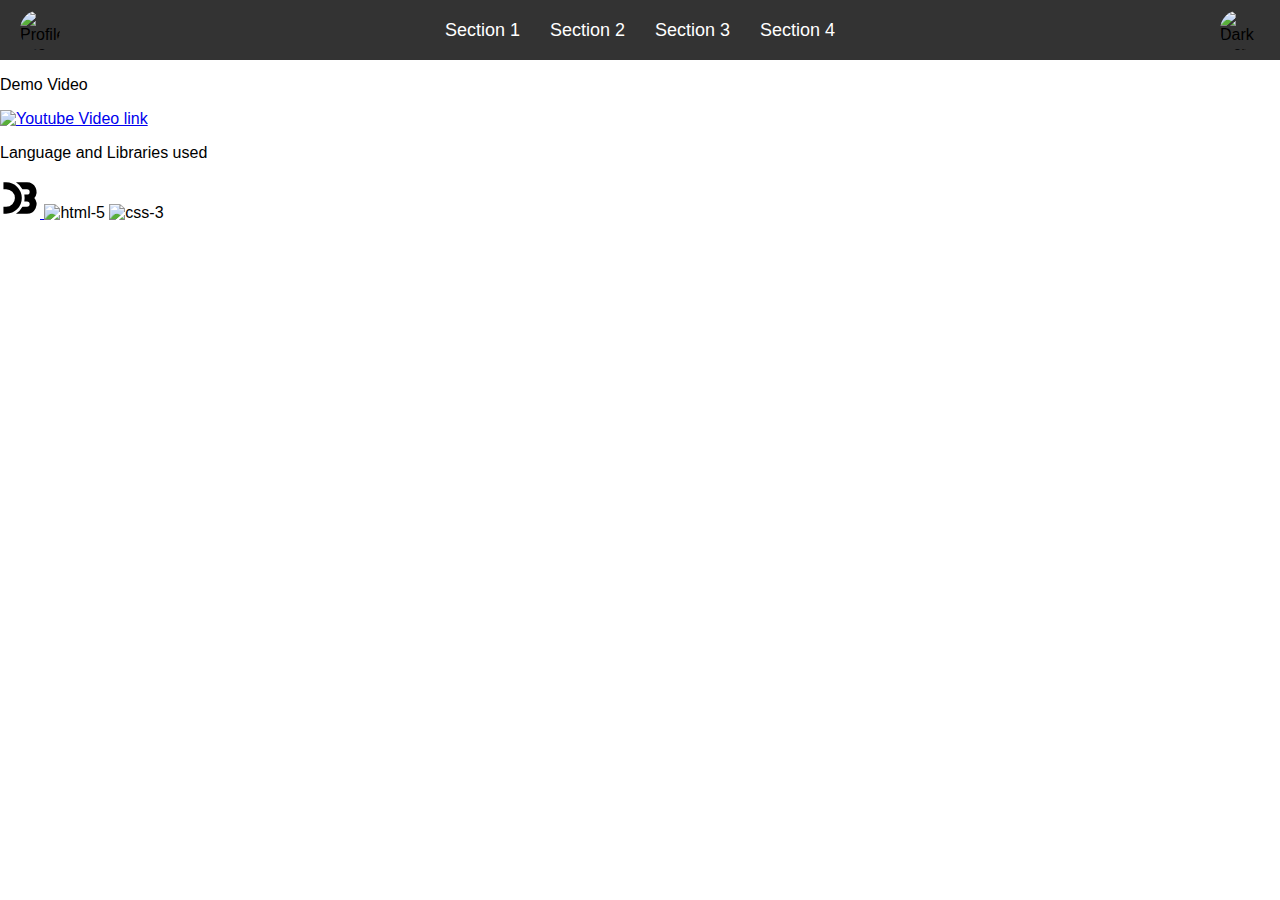
==== cab_project.html @ c411762d "structure without intro" ====
<!DOCTYPE html>
<html lang="en">

<head>
    <meta charset="UTF-8">
    <meta name="viewport" content="width=device-width, initial-scale=1.0">
    <title>Profile Navigation Bar</title>
    <style>
        body {
            margin: 0;
            padding: 0;
            font-family: Arial, sans-serif;
        }

        .navbar {
            display: flex;
            justify-content: space-between;
            align-items: center;
            background-color: #333;
            padding: 10px 20px;
        }

        .navbar img {
            height: 40px;
            width: 40px;
            border-radius: 50%;
        }

        .navbar a {
            color: white;
            text-decoration: none;
            margin: 0 15px;
            font-size: 18px;
        }

        .navbar-center {
            display: flex;
            justify-content: center;
            flex-grow: 1;
        }
    </style>
</head>

<body>
    <div class="navbar">
        <img src="profile-image.jpg" alt="Profile Image" class="profile-image">
        <div class="navbar-center">
            <a href="#section1">Section 1</a>
            <a href="#section2">Section 2</a>
            <a href="#section3">Section 3</a>
            <a href="#section4">Section 4</a>
        </div>
        <img src="dark-icon.png" alt="Dark Icon" class="dark-icon">
    </div>

    <p id="lang-text">Demo Video</p>
    <a href="https://youtu.be/ns7qlgG7kOY ">
        <img src="https://upload.wikimedia.org/wikipedia/commons/b/b8/YouTube_Logo_2017.svg" alt="Youtube Video link"
            srcset="" height="20" width="80">
    </a>
    <p id="lang-text">Language and Libraries used</p>
    <div id="lang-logo">
        <a href="https://d3js.org/">
            <svg version="1.1" xmlns="http://www.w3.org/2000/svg" width="40" height="40" viewBox="-10 -10 116 111">
                <path fill="black"
                    d="M0,0h7.75a45.5,45.5 0 1 1 0,91h-7.75v-20h7.75a25.5,25.5 0 1 0 0,-51h-7.75zm36.2510,0h32a27.75,27.75 0 0 1 21.331,45.5a27.75,27.75 0 0 1 -21.331,45.5h-32a53.6895,53.6895 0 0 0 18.7464,-20h13.2526a7.75,7.75 0 1 0 0,-15.5h-7.75a53.6895,53.6895 0 0 0 0,-20h7.75a7.75,7.75 0 1 0 0,-15.5h-13.2526a53.6895,53.6895 0 0 0 -18.7464,-20z" />
            </svg>
        </a>
        <img src="https://upload.wikimedia.org/wikipedia/commons/6/61/HTML5_logo_and_wordmark.svg" alt="html-5"
            srcset="" height="40" width="40" />
        <img src="https://upload.wikimedia.org/wikipedia/commons/6/62/CSS3_logo.svg" alt="css-3" srcset="" height="35"
            width="40" />


</body>

</html>
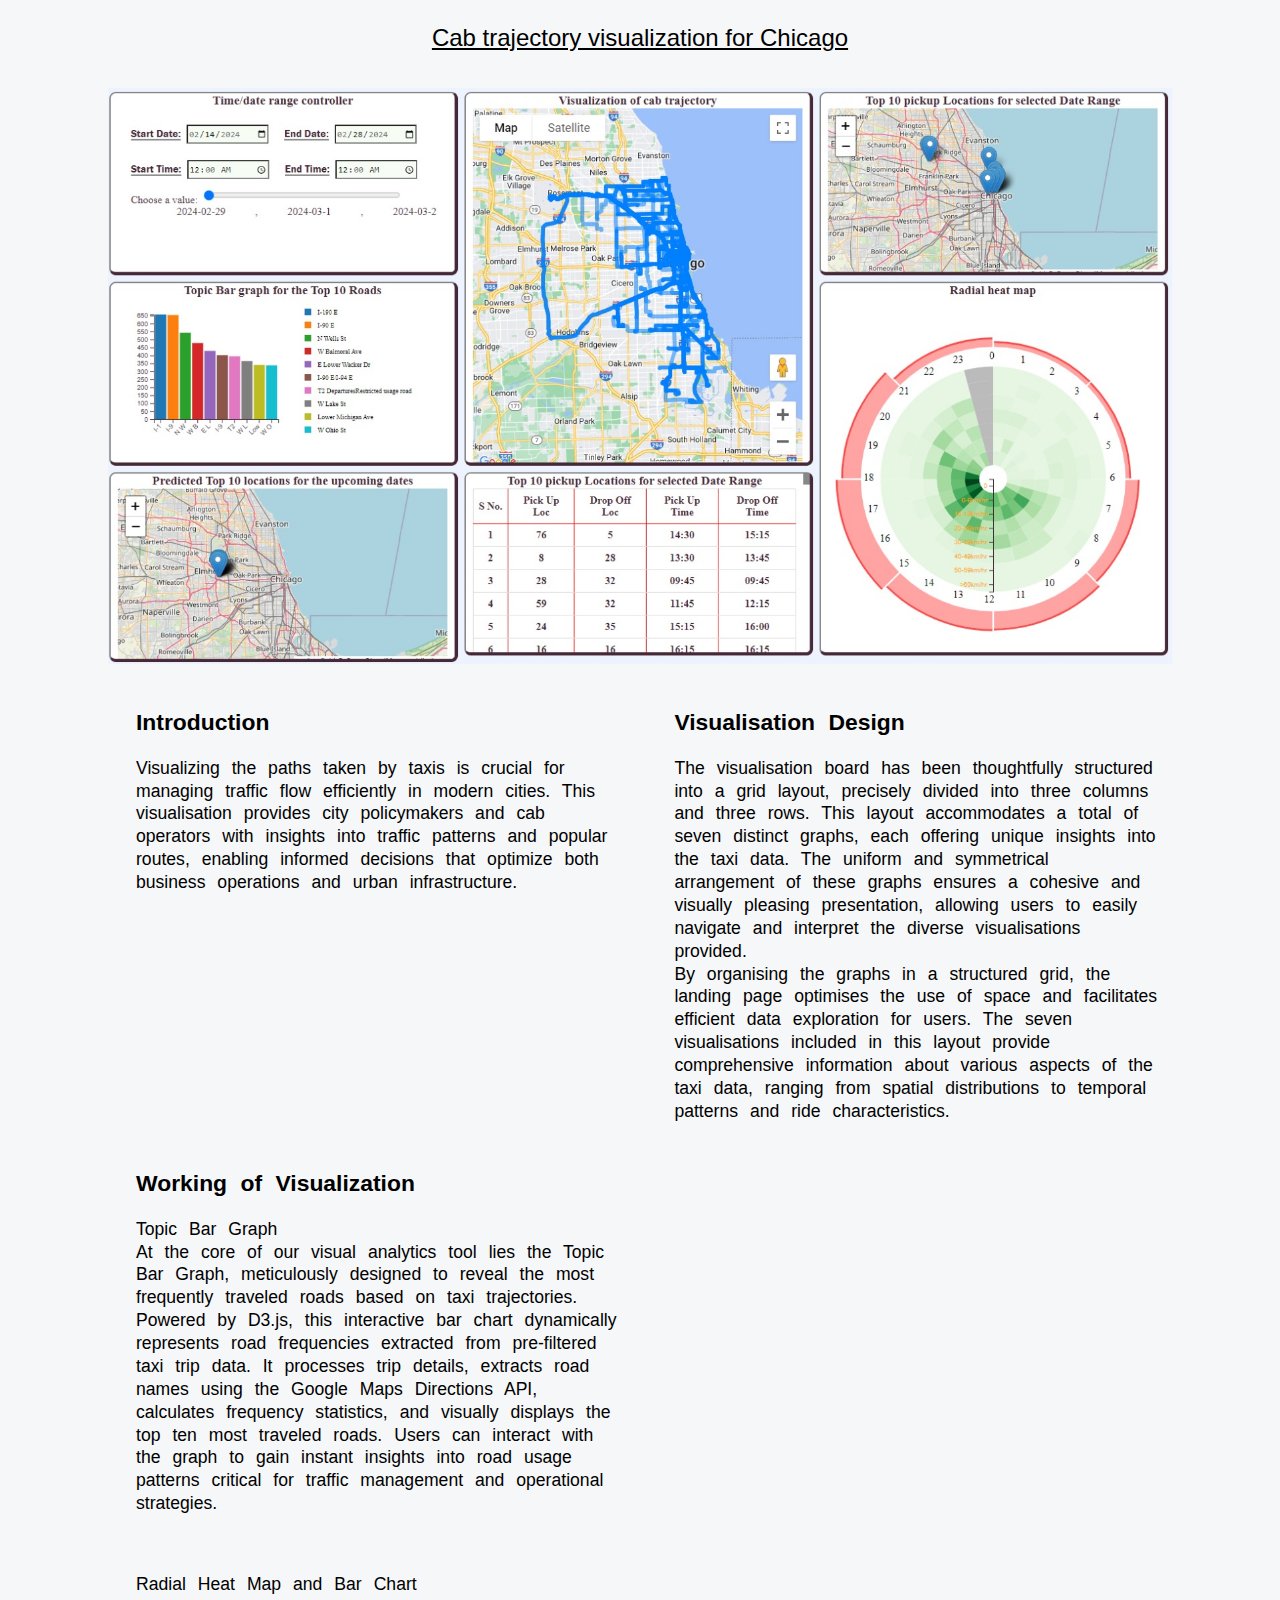
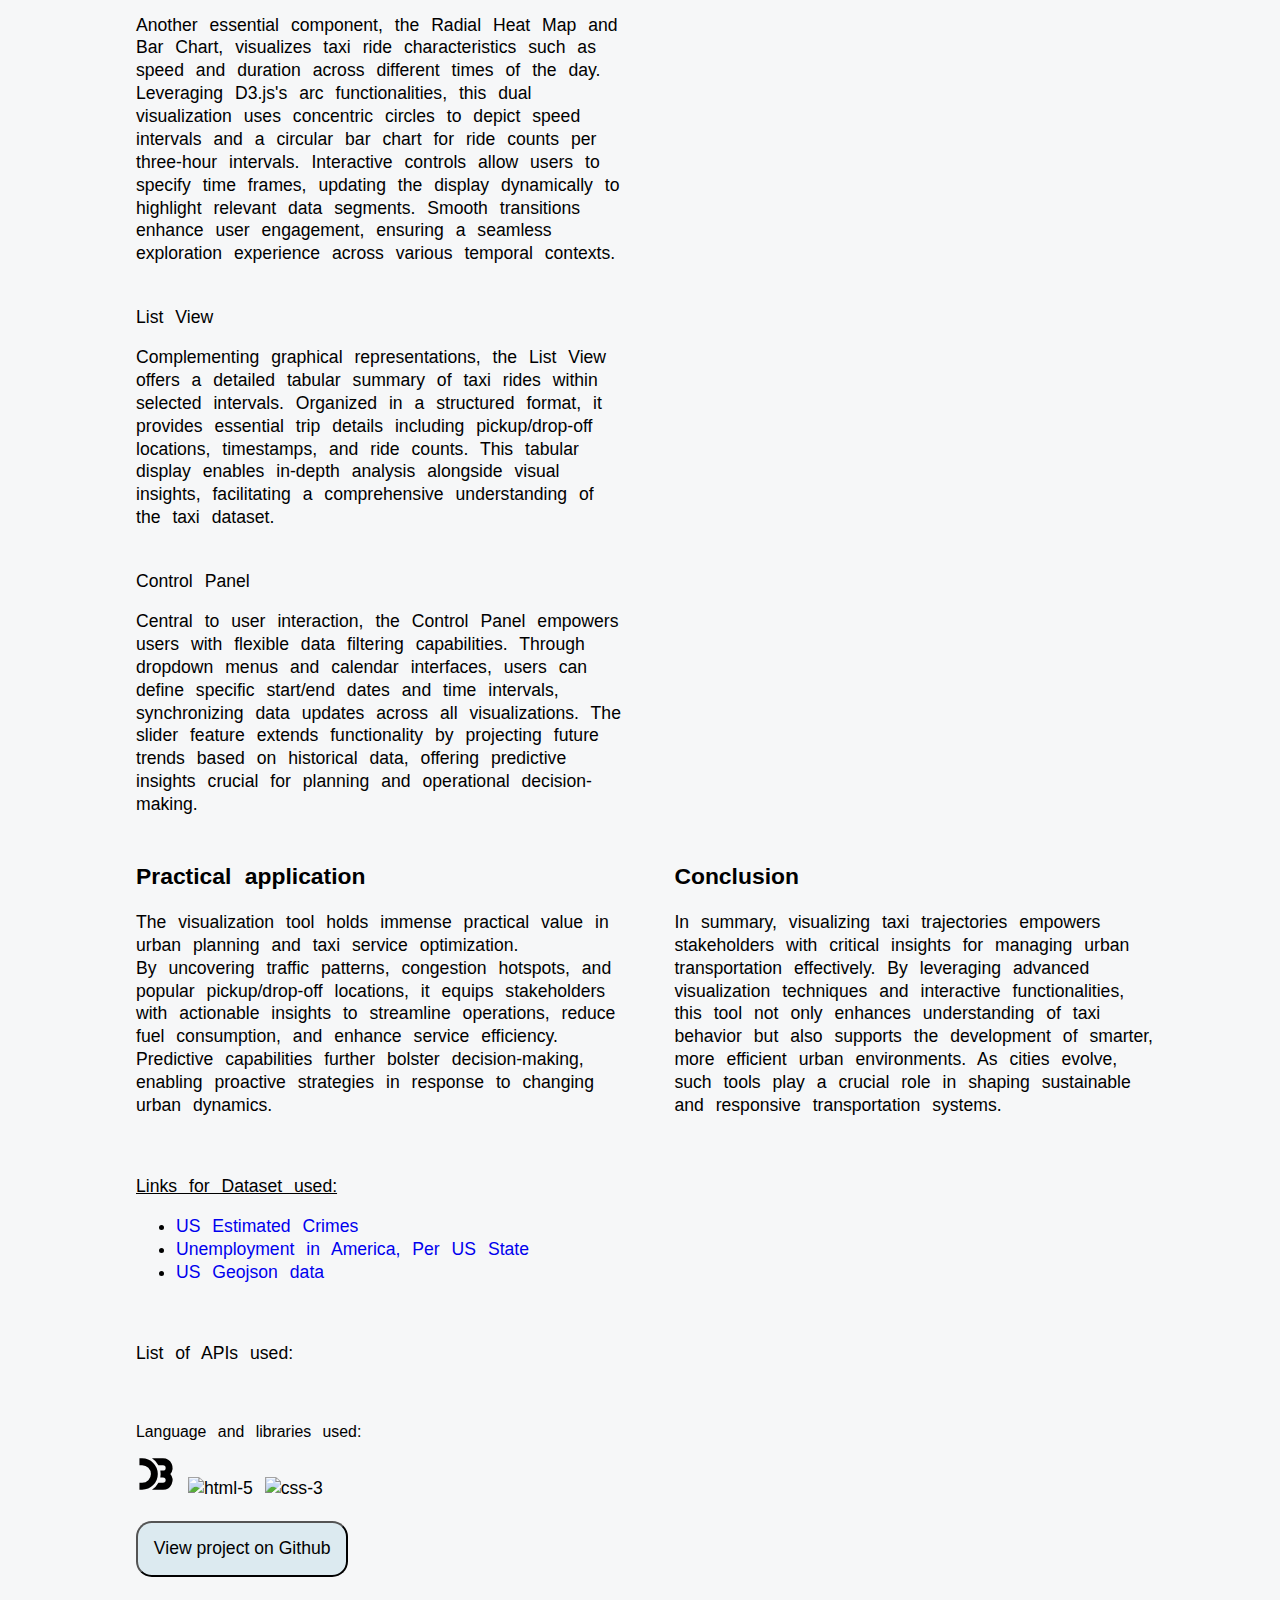
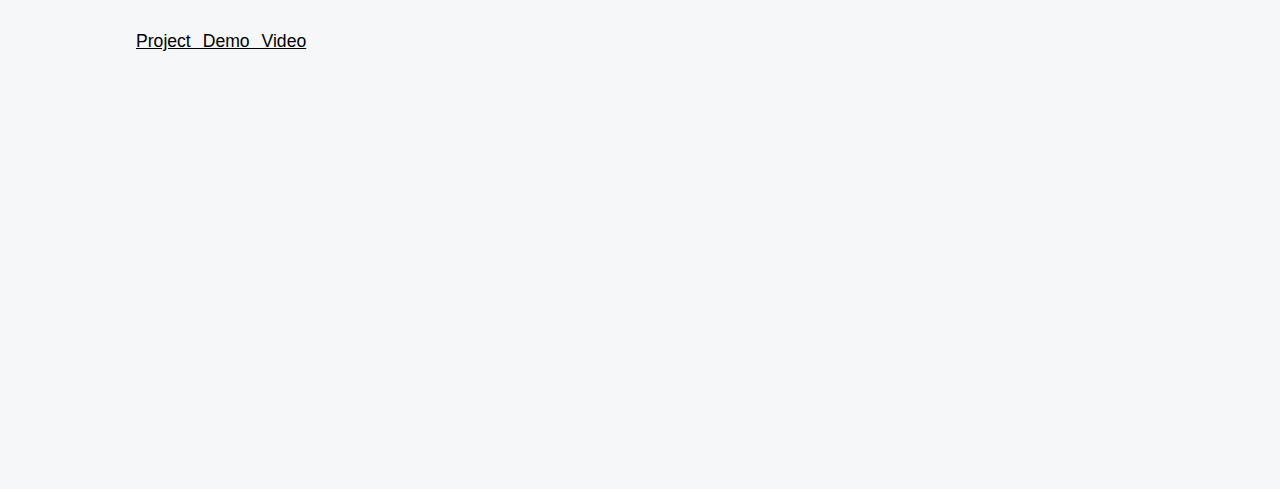
==== commit a8a1349d: "cab trajectory project structure" ====
--- a/cab_project.html
+++ b/cab_project.html
@@ -1,77 +1,215 @@
 <!DOCTYPE html>
-<html lang="en">
+<html>
+<!-- things to work on or improve 
+ 1. add individual graph images next to vis design div
+ 2. add background image or pattern to the whole page-->
 
 <head>
-    <meta charset="UTF-8">
-    <meta name="viewport" content="width=device-width, initial-scale=1.0">
-    <title>Profile Navigation Bar</title>
-    <style>
-        body {
-            margin: 0;
-            padding: 0;
-            font-family: Arial, sans-serif;
-        }
-
-        .navbar {
-            display: flex;
-            justify-content: space-between;
-            align-items: center;
-            background-color: #333;
-            padding: 10px 20px;
-        }
-
-        .navbar img {
-            height: 40px;
-            width: 40px;
-            border-radius: 50%;
-        }
-
-        .navbar a {
-            color: white;
-            text-decoration: none;
-            margin: 0 15px;
-            font-size: 18px;
-        }
-
-        .navbar-center {
-            display: flex;
-            justify-content: center;
-            flex-grow: 1;
-        }
-    </style>
+    <meta charset="utf-8">
+    <title>Cab trajectory visualisation | SR</title>
+    <meta name="description" content="">
+    <meta name="viewport" content="width=device-width, initial-scale=1">
+    <link rel="stylesheet" href="cab_trajectory.css">
+    <script src="" async defer></script>
+    <!-- google font -->
+    <link rel="preconnect" href="https://fonts.googleapis.com">
+    <link rel="preconnect" href="https://fonts.gstatic.com" crossorigin>
+    <link href="https://fonts.googleapis.com/css2?family=Mukta:wght@200;300;400;500;600;700;800&display=swap"
+        rel="stylesheet">
+    <!-- <link rel="stylesheet" href="https://cdn.jsdelivr.net/npm/bootstrap@5.2.0/dist/css/bootstrap.min.css" /> -->
 </head>
 
 <body>
-    <div class="navbar">
-        <img src="profile-image.jpg" alt="Profile Image" class="profile-image">
-        <div class="navbar-center">
-            <a href="#section1">Section 1</a>
-            <a href="#section2">Section 2</a>
-            <a href="#section3">Section 3</a>
-            <a href="#section4">Section 4</a>
+    <div id="header">
+        <div id="head_img">
+            <h2 id="head_text">Cab trajectory visualization for Chicago</h2>
+            <!-- <img src="/images/unempl_image_header.jpg" alt="" class="p_img_header"> -->
+            <div class="img1"><img src="/images/proj_image.jpg" alt="" class="p_img_header"></div>
+            <div class="proj_text">
+                <!-- start of intro section -->
+                <div class="two_col_lay">
+                    <div>
+                        <p class="subtitle">Introduction</p>
+                        <p>Visualizing the paths taken by taxis is crucial for managing traffic flow efficiently in
+                            modern cities. This visualisation
+                            provides city policymakers and cab operators with insights into traffic patterns and popular
+                            routes, enabling informed
+                            decisions that optimize both business operations and urban infrastructure.</p>
+                    </div>
+
+                    <div>
+                        <p class="subtitle">Visualisation Design</p>
+                        <p>The visualisation board has been thoughtfully structured into a grid layout, precisely
+                            divided into three columns and
+                            three rows. This layout accommodates a total of seven distinct graphs, each offering unique
+                            insights into the taxi data.
+                            The uniform and symmetrical arrangement of these graphs ensures a cohesive and visually
+                            pleasing presentation, allowing
+                            users to easily navigate and interpret the diverse visualisations provided. <br>
+                            By organising
+                            the graphs in a structured
+                            grid, the landing page optimises the use of space and facilitates efficient data exploration
+                            for users. The seven
+                            visualisations included in this layout provide comprehensive information about various
+                            aspects of the taxi data, ranging
+                            from spatial distributions to temporal patterns and ride characteristics.</p>
+                    </div>
+                    <div>
+                        <p class="subtitle">Working of Visualization</p>
+                        <p>Topic Bar Graph<br>
+                            At the core of our visual analytics tool lies the Topic Bar Graph, meticulously designed to
+                            reveal the most frequently
+                            traveled roads based on taxi trajectories. Powered by D3.js, this interactive bar chart
+                            dynamically represents road
+                            frequencies extracted from pre-filtered taxi trip data. It processes trip details, extracts
+                            road names using the Google
+                            Maps Directions API, calculates frequency statistics, and visually displays the top ten most
+                            traveled roads. Users can
+                            interact with the graph to gain instant insights into road usage patterns critical for
+                            traffic management and
+                            operational strategies.
+                        </p>
+                        <br>
+                        <p>Radial Heat Map and Bar Chart </p>
+                        <p>Another essential component, the Radial Heat Map and Bar Chart, visualizes taxi ride
+                            characteristics such as speed and
+                            duration across different times of the day. Leveraging D3.js's arc functionalities, this
+                            dual visualization uses
+                            concentric circles to depict speed intervals and a circular bar chart for ride counts per
+                            three-hour intervals.
+                            Interactive controls allow users to specify time frames, updating the display dynamically to
+                            highlight relevant data
+                            segments. Smooth transitions enhance user engagement, ensuring a seamless exploration
+                            experience across various temporal
+                            contexts.
+                        </p>
+                        <br>
+                        List View
+                        <p>
+                            Complementing graphical representations, the List View offers a detailed tabular summary of
+                            taxi rides within selected
+                            intervals. Organized in a structured format, it provides essential trip details including
+                            pickup/drop-off locations,
+                            timestamps, and ride counts. This tabular display enables in-depth analysis alongside visual
+                            insights, facilitating a
+                            comprehensive understanding of the taxi dataset.
+                        </p>
+                        <br>
+                        Control Panel
+                        <p>
+                            Central to user interaction, the Control Panel empowers users with flexible data
+                            filtering
+                            capabilities. Through
+                            dropdown menus and calendar interfaces, users can define specific start/end dates and time
+                            intervals, synchronizing data
+                            updates across all visualizations. The slider feature extends functionality by projecting
+                            future trends based on
+                            historical data, offering predictive insights crucial for planning and operational
+                            decision-making.
+                        </p>
+                    </div>
+                    <div class="images of graph">
+                        <!-- to add individual images of the graphs -->
+
+                    </div>
+                    <div>
+                        <p class="subtitle">Practical application</p>
+                        <p>The visualization tool holds immense practical value in urban planning and taxi service
+                            optimization. <br>
+                            By uncovering
+                            traffic patterns, congestion hotspots, and popular pickup/drop-off locations, it equips
+                            stakeholders with actionable
+                            insights to streamline operations, reduce fuel consumption, and enhance service efficiency.
+                            <br>
+                            Predictive capabilities
+                            further bolster decision-making, enabling proactive strategies in response to changing urban
+                            dynamics.
+                        </p>
+                    </div>
+
+                    <div>
+                        <p class="subtitle">Conclusion</p>
+                        <p>In summary, visualizing taxi trajectories empowers stakeholders with critical insights for
+                            managing urban transportation
+                            effectively. By leveraging advanced visualization techniques and interactive
+                            functionalities, this tool not only
+                            enhances understanding of taxi behavior but also supports the development of smarter, more
+                            efficient urban environments.
+                            As cities evolve, such tools play a crucial role in shaping sustainable and responsive
+                            transportation systems.
+                        </p>
+
+                    </div>
+                </div>
+
+                <br>
+
+                <!-- end of Introduction section -->
+
+                <p style="text-decoration: underline;">Links for Dataset used:</p>
+                <ul>
+                    <li>
+                        <a href="https://www.kaggle.com/datasets/tunguz/us-estimated-crimes" class="links">US Estimated
+                            Crimes</a>
+                    </li>
+                    <li>
+                        <a href="https://www.kaggle.com/datasets/justin2028/unemployment-in-america-per-us-state"
+                            class="links">Unemployment
+                            in America, Per US State</a>
+                    </li>
+                    <li>
+                        <a href="https://www2.census.gov/geo/tiger/GENZ2014/shp/" class="links">US Geojson data</a>
+                    </li>
+                </ul>
+                <br>
+                <div id="api">
+                    <p>List of APIs used:</p>
+                </div>
+                <br>
+                <p style="font-size: 0.9em; margin-bottom: .6em;">Language and libraries used:</p>
+
+                <a href="https://d3js.org/">
+                    <svg version="1.1" xmlns="http://www.w3.org/2000/svg" width="40" height="40"
+                        viewBox="-10 -10 116 111">
+                        <path fill="black"
+                            d="M0,0h7.75a45.5,45.5 0 1 1 0,91h-7.75v-20h7.75a25.5,25.5 0 1 0 0,-51h-7.75zm36.2510,0h32a27.75,27.75 0 0 1 21.331,45.5a27.75,27.75 0 0 1 -21.331,45.5h-32a53.6895,53.6895 0 0 0 18.7464,-20h13.2526a7.75,7.75 0 1 0 0,-15.5h-7.75a53.6895,53.6895 0 0 0 0,-20h7.75a7.75,7.75 0 1 0 0,-15.5h-13.2526a53.6895,53.6895 0 0 0 -18.7464,-20z" />
+                    </svg>
+                </a>
+                <img src="https://upload.wikimedia.org/wikipedia/commons/6/61/HTML5_logo_and_wordmark.svg" alt="html-5"
+                    srcset="" height="40" width="40" />
+                <img src="https://upload.wikimedia.org/wikipedia/commons/6/62/CSS3_logo.svg" alt="css-3" srcset=""
+                    height="35" width="40" />
+
+                <div id="proj_links">
+                    <!-- include final vis interaction gif and github link-->
+                    <button type="button" class="">
+                        <a href="https://github.com/asu-cse578-s2024/Aditya-Dhruv-Omkar-Satya-Shreyansh"
+                            style="text-decoration: none; color: black;">View project on
+                            Github</a>
+                    </button>
+                    <br>
+                    <p style="text-decoration: underline; ">Project Demo Video</p>
+                    <iframe src="https://www.youtube.com/embed/ns7qlgG7kOY"
+                        title="Visual analytics of taxi trajectory data via topical sub-trajectories" frameborder="0"
+                        allow="accelerometer; autoplay; clipboard-write; encrypted-media; gyroscope; picture-in-picture; web-share"
+                        referrerpolicy="strict-origin-when-cross-origin"
+                        style="margin-bottom: 1em;width: 40vw; height: 40vh;" allowfullscreen></iframe>
+                </div>
+            </div>
+
+
+
         </div>
-        <img src="dark-icon.png" alt="Dark Icon" class="dark-icon">
+
+
     </div>
 
-    <p id="lang-text">Demo Video</p>
-    <a href="https://youtu.be/ns7qlgG7kOY ">
-        <img src="https://upload.wikimedia.org/wikipedia/commons/b/b8/YouTube_Logo_2017.svg" alt="Youtube Video link"
-            srcset="" height="20" width="80">
-    </a>
-    <p id="lang-text">Language and Libraries used</p>
-    <div id="lang-logo">
-        <a href="https://d3js.org/">
-            <svg version="1.1" xmlns="http://www.w3.org/2000/svg" width="40" height="40" viewBox="-10 -10 116 111">
-                <path fill="black"
-                    d="M0,0h7.75a45.5,45.5 0 1 1 0,91h-7.75v-20h7.75a25.5,25.5 0 1 0 0,-51h-7.75zm36.2510,0h32a27.75,27.75 0 0 1 21.331,45.5a27.75,27.75 0 0 1 -21.331,45.5h-32a53.6895,53.6895 0 0 0 18.7464,-20h13.2526a7.75,7.75 0 1 0 0,-15.5h-7.75a53.6895,53.6895 0 0 0 0,-20h7.75a7.75,7.75 0 1 0 0,-15.5h-13.2526a53.6895,53.6895 0 0 0 -18.7464,-20z" />
-            </svg>
-        </a>
-        <img src="https://upload.wikimedia.org/wikipedia/commons/6/61/HTML5_logo_and_wordmark.svg" alt="html-5"
-            srcset="" height="40" width="40" />
-        <img src="https://upload.wikimedia.org/wikipedia/commons/6/62/CSS3_logo.svg" alt="css-3" srcset="" height="35"
-            width="40" />
-
-
 </body>
 
-</html>+</html>
+
+
+<!-- <iframe style="border-radius:12px"
+    src="https://open.spotify.com/embed/track/3BUKPSbAh41Sl9jOl5mLMm?utm_source=generator&theme=0" width="40%"
+    height="300px" frameBorder="0" allowfullscreen=""
+    allow="autoplay; clipboard-write; encrypted-media; fullscreen; picture-in-picture" loading="lazy"></iframe> -->--- a/cab_trajectory.css
+++ b/cab_trajectory.css
@@ -0,0 +1,119 @@
+html {
+    background-color: rgb(246, 247, 248);
+    /* padding-left: 1em;
+    padding-right: 1em; */
+    /* background-image: url(/images/background_pattern.jpg); */
+    /* opacity: 0.1; */
+}
+
+#header {
+    /* background-color: black; */
+    /* background-image: url('/images/unempl_image_header.jpg');
+    background-repeat: no-repeat    ;
+    /* opacity: 0.5; */
+    /* height: 43em;
+    width: auto; */
+    /* background-blend-mode: lighten;
+    background-size: cover;  */
+    /* height: 100vh;
+    margin-bottom: 2em;
+    margin-top: 2em; */
+    /* background-image: url(/images/background_pattern.jpg);
+        opacity: 0.1; */
+}
+
+#head_text {
+    text-align: center;
+    font-family: 'Arial';
+    font-size: 1.5em;
+    font-weight: normal;
+    margin-bottom: -1em;
+    /* color: white; */
+    text-decoration: underline;
+    margin-top: 1em;
+    padding-bottom: 1.5em;
+}
+
+
+.p_img_header {
+    width: 80;
+    scale: 0.8;
+    height: 80vh;
+    margin: -3em;
+    /* margin-left: 15vw; */
+   
+}
+
+.img1{
+    display: grid;
+    place-items: center;
+}
+
+.proj_text {
+    font-family: 'Arial';
+    /* font-family: "Mukta", sans-serif; */
+    /* width: 60vw; */
+    text-align: left;
+    margin-left: 10vw;
+    font-size: 1.1em;
+    word-spacing: 0.4em;
+    margin-bottom: 2em;
+    line-height: 1.3em;
+}
+
+.links {
+    text-decoration: none;
+    /* color: black; */
+}
+
+a {
+    text-decoration: none;
+}
+
+button {
+    background-color: rgb(220, 234, 240);
+    color: black;
+    font-size: 1em;
+    padding: .9em;
+    margin-top: 1.2em;
+    align-items: center;
+    border-radius: .9em;
+    margin-bottom: 2em;
+    transition: .3s;
+    /* margin-left: 1em; */
+}
+
+button:hover {
+    background-color: rgb(154, 207, 230);
+    color: black;
+    font-size: 1em;
+    padding: .9em;
+    margin-top: 1.2em;
+    align-items: center;
+    transition: .3s;
+    border-radius: 3em;
+    margin-bottom: 2em;
+
+}
+
+.two_col_lay{
+    display: grid;
+    grid-template-columns: 1fr 1fr;
+    grid-gap: .5em 3em;
+    width: 80vw;
+}
+
+@media (max-width: 768px){
+    .two_col_lay{
+        grid-template-columns: 1fr;
+    }
+
+    .img1{
+        scale: .6;
+    }
+}
+
+.subtitle{
+    font-weight: bold;
+    font-size: 1.3em;
+}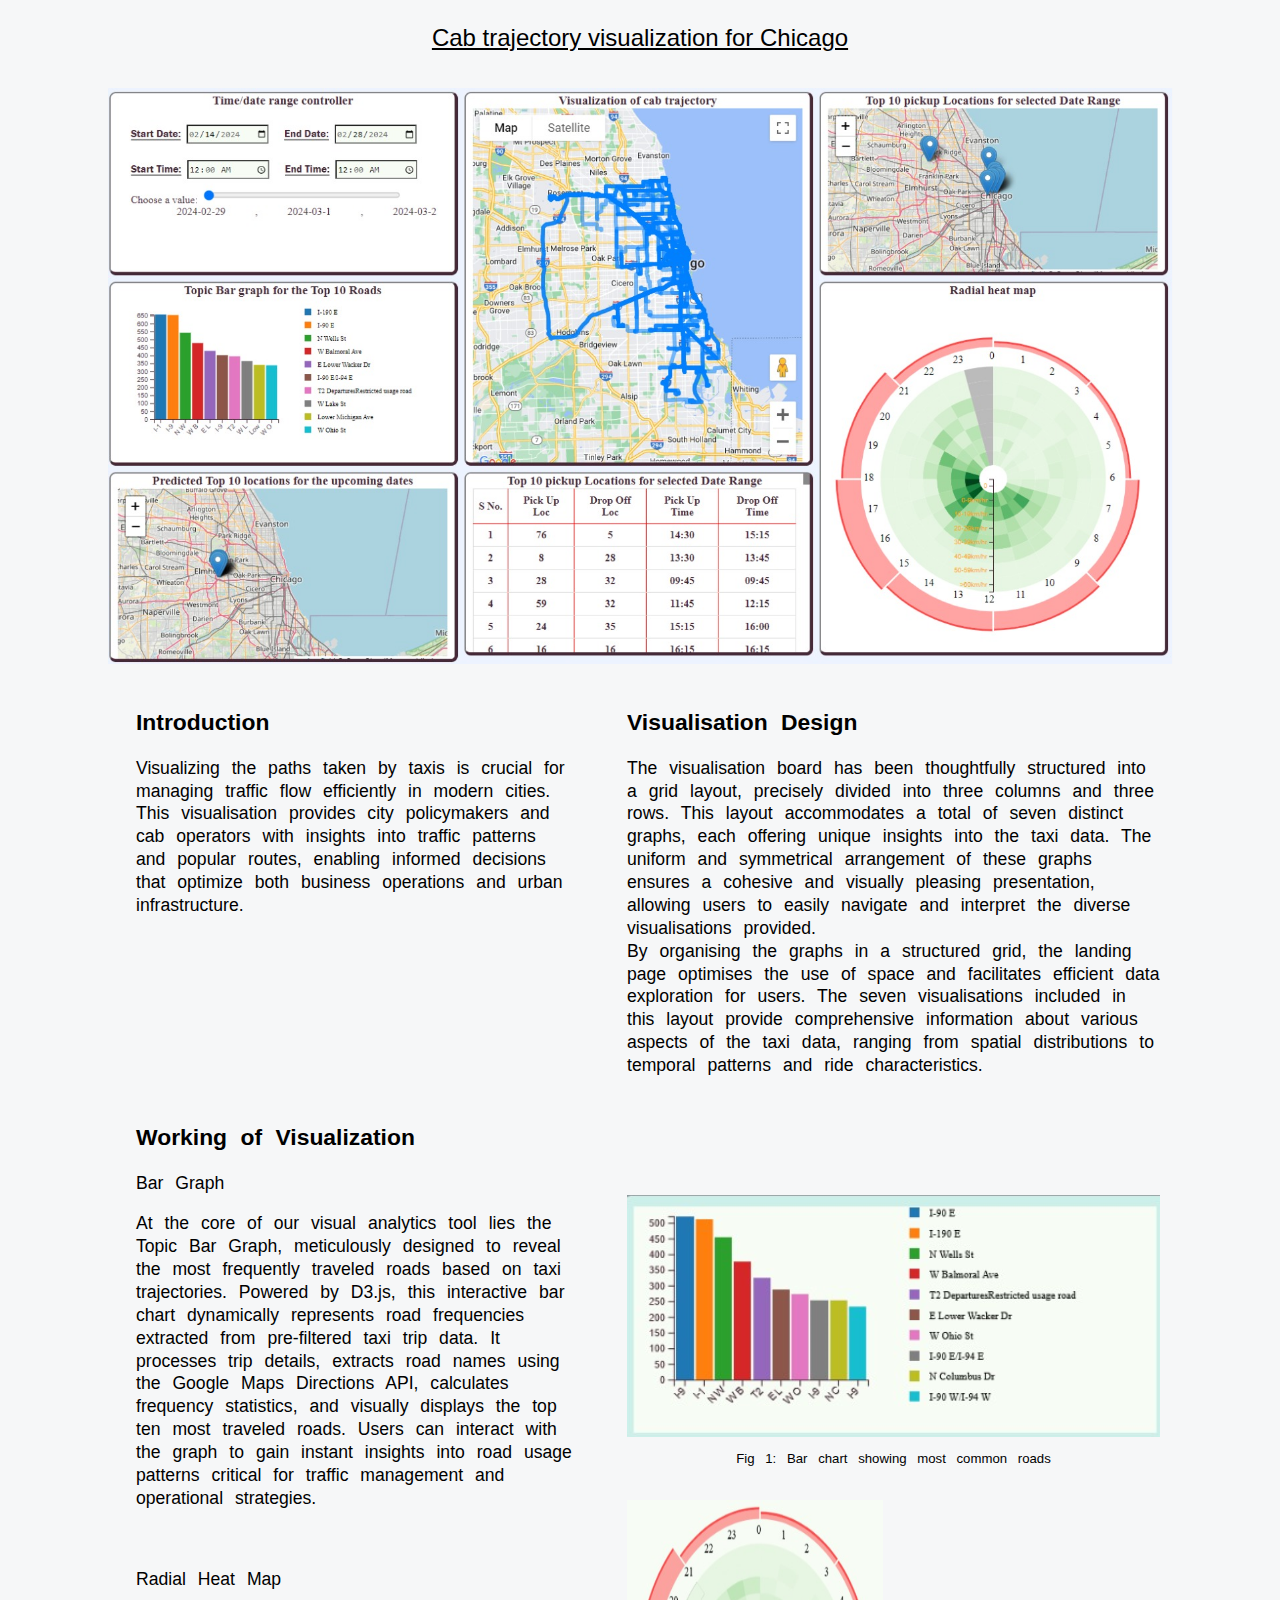
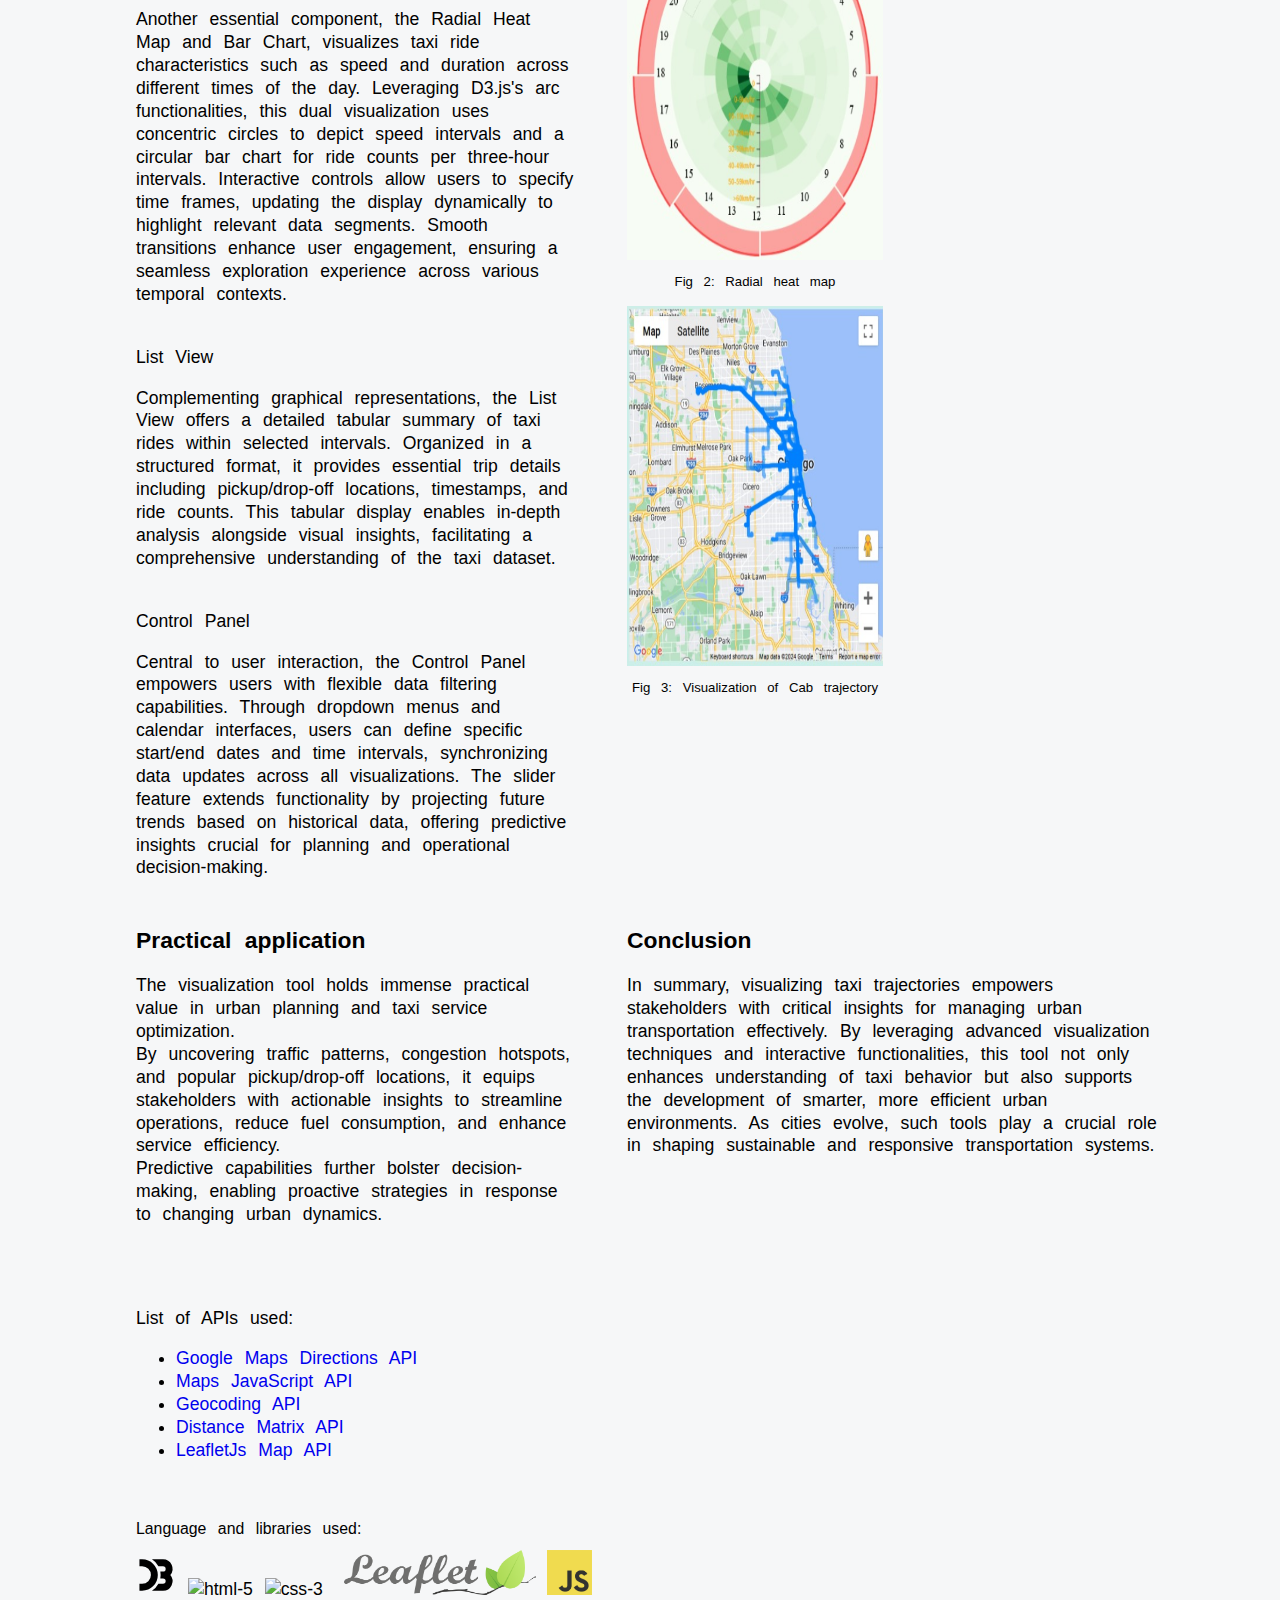
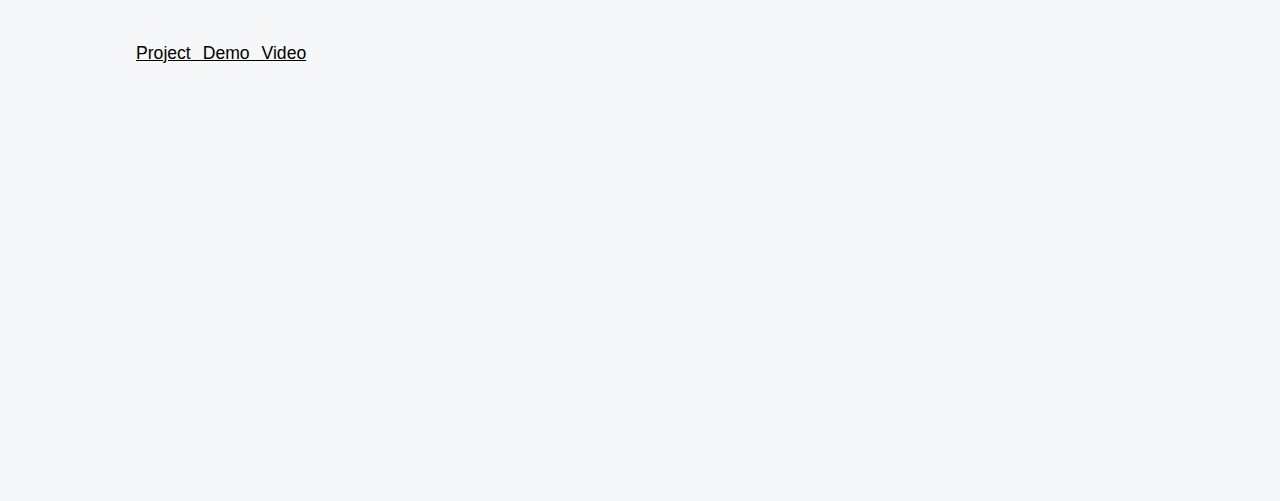
==== commit 2e09222e: "project pages and main page structure done" ====
--- a/cab_project.html
+++ b/cab_project.html
@@ -1,12 +1,12 @@
 <!DOCTYPE html>
 <html>
 <!-- things to work on or improve 
- 1. add individual graph images next to vis design div
+ 1. add back button to navigate  to main page
  2. add background image or pattern to the whole page-->
 
 <head>
     <meta charset="utf-8">
-    <title>Cab trajectory visualisation | SR</title>
+    <title>Cab trajectory visualisation</title>
     <meta name="description" content="">
     <meta name="viewport" content="width=device-width, initial-scale=1">
     <link rel="stylesheet" href="cab_trajectory.css">
@@ -16,7 +16,6 @@
     <link rel="preconnect" href="https://fonts.gstatic.com" crossorigin>
     <link href="https://fonts.googleapis.com/css2?family=Mukta:wght@200;300;400;500;600;700;800&display=swap"
         rel="stylesheet">
-    <!-- <link rel="stylesheet" href="https://cdn.jsdelivr.net/npm/bootstrap@5.2.0/dist/css/bootstrap.min.css" /> -->
 </head>
 
 <body>
@@ -56,7 +55,8 @@
                     </div>
                     <div>
                         <p class="subtitle">Working of Visualization</p>
-                        <p>Topic Bar Graph<br>
+                        <p>Bar Graph</p>
+                        <p>
                             At the core of our visual analytics tool lies the Topic Bar Graph, meticulously designed to
                             reveal the most frequently
                             traveled roads based on taxi trajectories. Powered by D3.js, this interactive bar chart
@@ -70,7 +70,7 @@
                             operational strategies.
                         </p>
                         <br>
-                        <p>Radial Heat Map and Bar Chart </p>
+                        <p>Radial Heat Map </p>
                         <p>Another essential component, the Radial Heat Map and Bar Chart, visualizes taxi ride
                             characteristics such as speed and
                             duration across different times of the day. Leveraging D3.js's arc functionalities, this
@@ -110,6 +110,28 @@
                     </div>
                     <div class="images of graph">
                         <!-- to add individual images of the graphs -->
+                        <br><br><br><br>
+                        <img src="/images/proj images/common routes.png" alt="">
+                        <!-- <span> -->
+                        <p id="caption">Fig 1: Bar chart showing most common roads</p>
+                        <!-- </span> -->
+
+                        <br>
+                        <div class="radial_pic">
+                            <img src="/images/proj images/radial graph.png" class="radial_pic">
+                            <!-- <span> -->
+                            <p id="caption">Fig 2: Radial heat map</p>
+                            <!-- </span> -->
+
+                        </div>
+                        <br><br>
+                        <div class="radial_pic">
+                            <img src="/images/proj images/map plotting.png" class="radial_pic">
+                            <!-- <span> -->
+                            <p id="caption">Fig 3: Visualization of Cab trajectory</p>
+                            <!-- </span> -->
+
+                        </div>
 
                     </div>
                     <div>
@@ -146,7 +168,7 @@
 
                 <!-- end of Introduction section -->
 
-                <p style="text-decoration: underline;">Links for Dataset used:</p>
+                <!-- <p style="text-decoration: underline;">Links for Dataset used:</p>
                 <ul>
                     <li>
                         <a href="https://www.kaggle.com/datasets/tunguz/us-estimated-crimes" class="links">US Estimated
@@ -160,11 +182,23 @@
                     <li>
                         <a href="https://www2.census.gov/geo/tiger/GENZ2014/shp/" class="links">US Geojson data</a>
                     </li>
-                </ul>
+                </ul> -->
                 <br>
+
                 <div id="api">
                     <p>List of APIs used:</p>
+                    <ul>
+                        <li><a href="https://developers.google.com/maps/documentation/directions">Google Maps Directions
+                                API</a></li>
+                        <li><a href="https://developers.google.com/maps/documentation/javascript">Maps JavaScript
+                                API</a></li>
+                        <li><a href="https://developers.google.com/maps/documentation/geocoding">Geocoding API</a></li>
+                        <li><a href="https://developers.google.com/maps/documentation/distance-matrix">Distance Matrix
+                                API</a></li>
+                        <li><a href="https://leafletjs.com/">LeafletJs Map API</a></li>
+                    </ul>
                 </div>
+
                 <br>
                 <p style="font-size: 0.9em; margin-bottom: .6em;">Language and libraries used:</p>
 
@@ -180,13 +214,16 @@
                 <img src="https://upload.wikimedia.org/wikipedia/commons/6/62/CSS3_logo.svg" alt="css-3" srcset=""
                     height="35" width="40" />
 
+                <img src="/images/Leaflet_logo.png" class="leaflet_logo" alt="">
+                <img src="/images/js_logo.png" class="js_logo" alt="">
+
                 <div id="proj_links">
                     <!-- include final vis interaction gif and github link-->
-                    <button type="button" class="">
+                    <!-- <button type="button" class="">
                         <a href="https://github.com/asu-cse578-s2024/Aditya-Dhruv-Omkar-Satya-Shreyansh"
                             style="text-decoration: none; color: black;">View project on
                             Github</a>
-                    </button>
+                    </button> -->
                     <br>
                     <p style="text-decoration: underline; ">Project Demo Video</p>
                     <iframe src="https://www.youtube.com/embed/ns7qlgG7kOY"
@@ -196,12 +233,7 @@
                         style="margin-bottom: 1em;width: 40vw; height: 40vh;" allowfullscreen></iframe>
                 </div>
             </div>
-
-
-
         </div>
-
-
     </div>
 
 </body>
--- a/cab_trajectory.css
+++ b/cab_trajectory.css
@@ -116,4 +116,41 @@
 .subtitle{
     font-weight: bold;
     font-size: 1.3em;
-}+}
+
+#caption {
+    font-size: .75em;
+    text-align: center;
+    margin-top: .4em;
+    font-family: Verdana, Geneva, Tahoma, sans-serif;
+    margin-bottom: .5em;
+}
+
+.radial_pic{
+    height: 40vh;
+    width: 20vw;
+    /* margin-bottom: .5em; */
+}
+
+.leaflet_logo{
+    height: 5vh;
+    width: 15vw;
+    /* scale: .3; */
+    padding-left: .5em;
+    /* margin-top: ; */
+}
+
+.js_logo{
+    height: 5vh;
+    width: 5vh;
+}
+
+.back_arr{
+    height: 2vh;
+    width: 2vw;
+}
+
+#back_nav{
+    width: 5vw;
+    height: 2vh;
+}
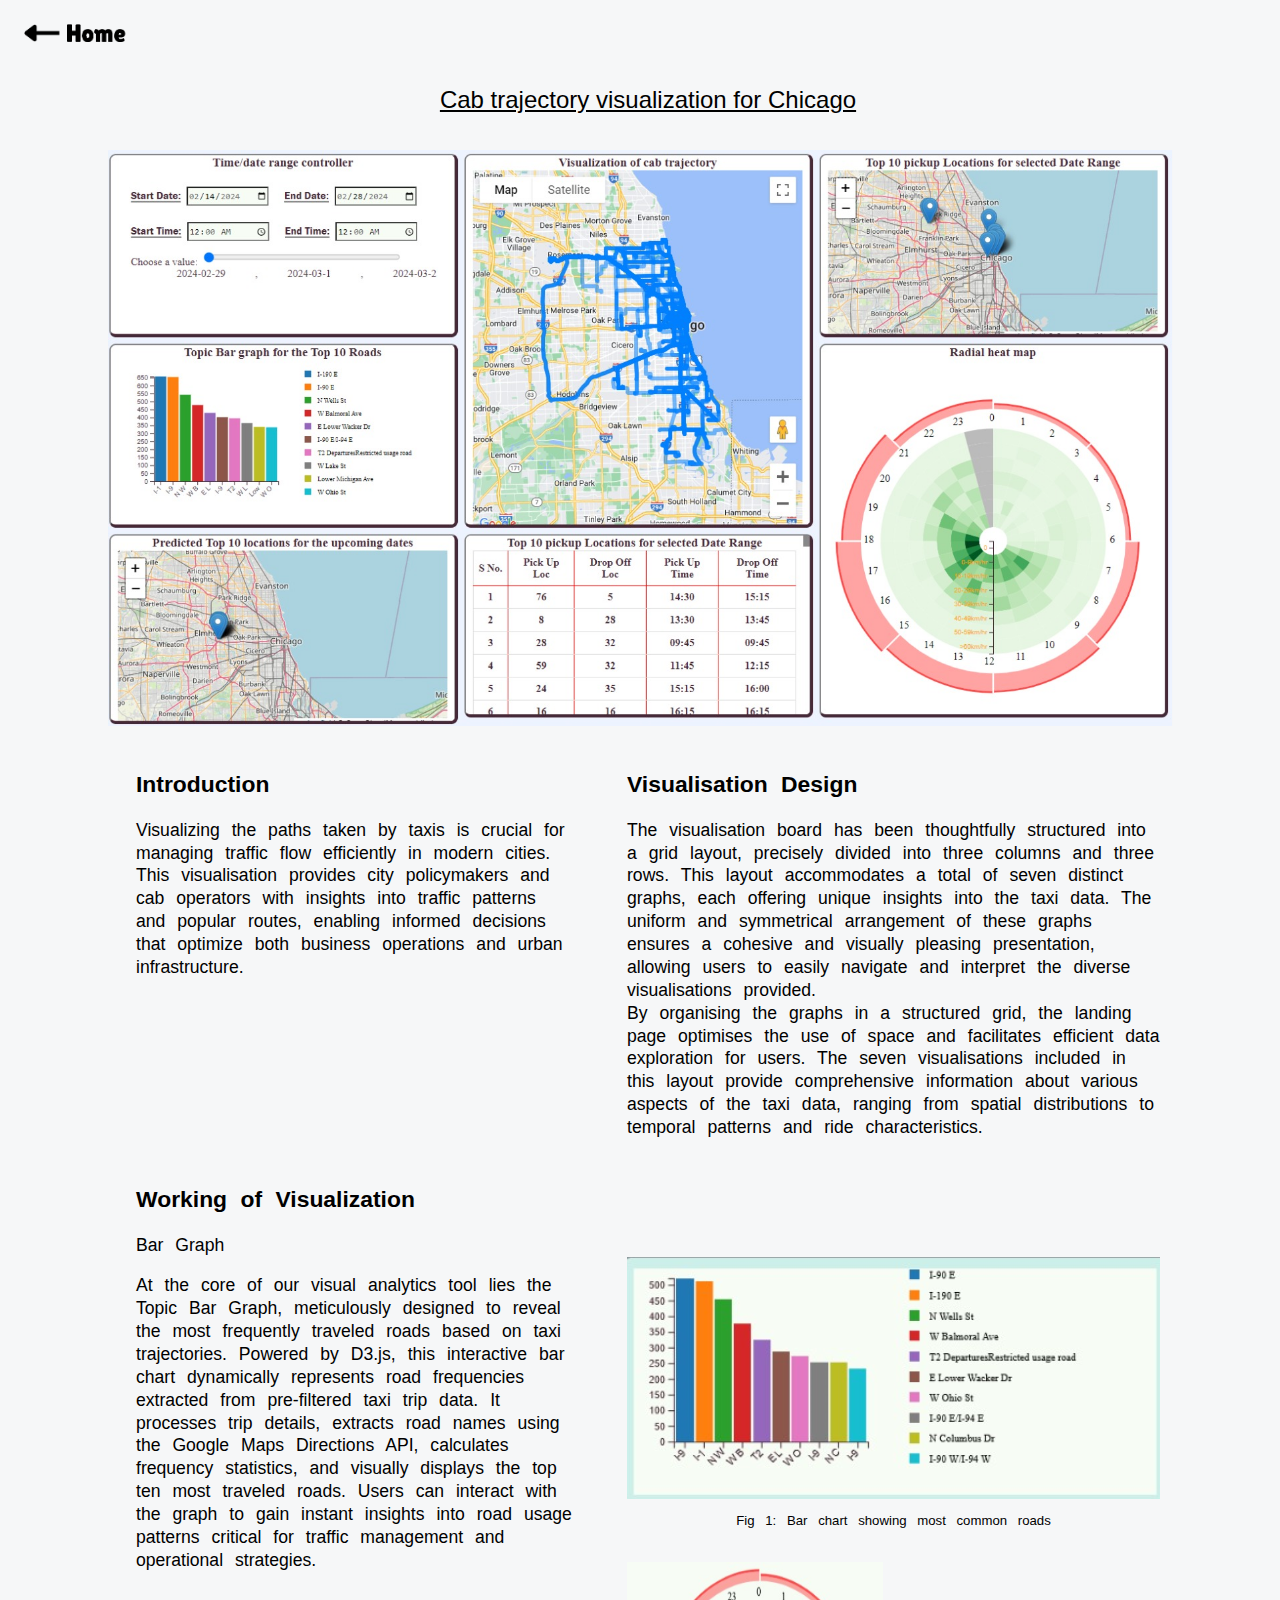
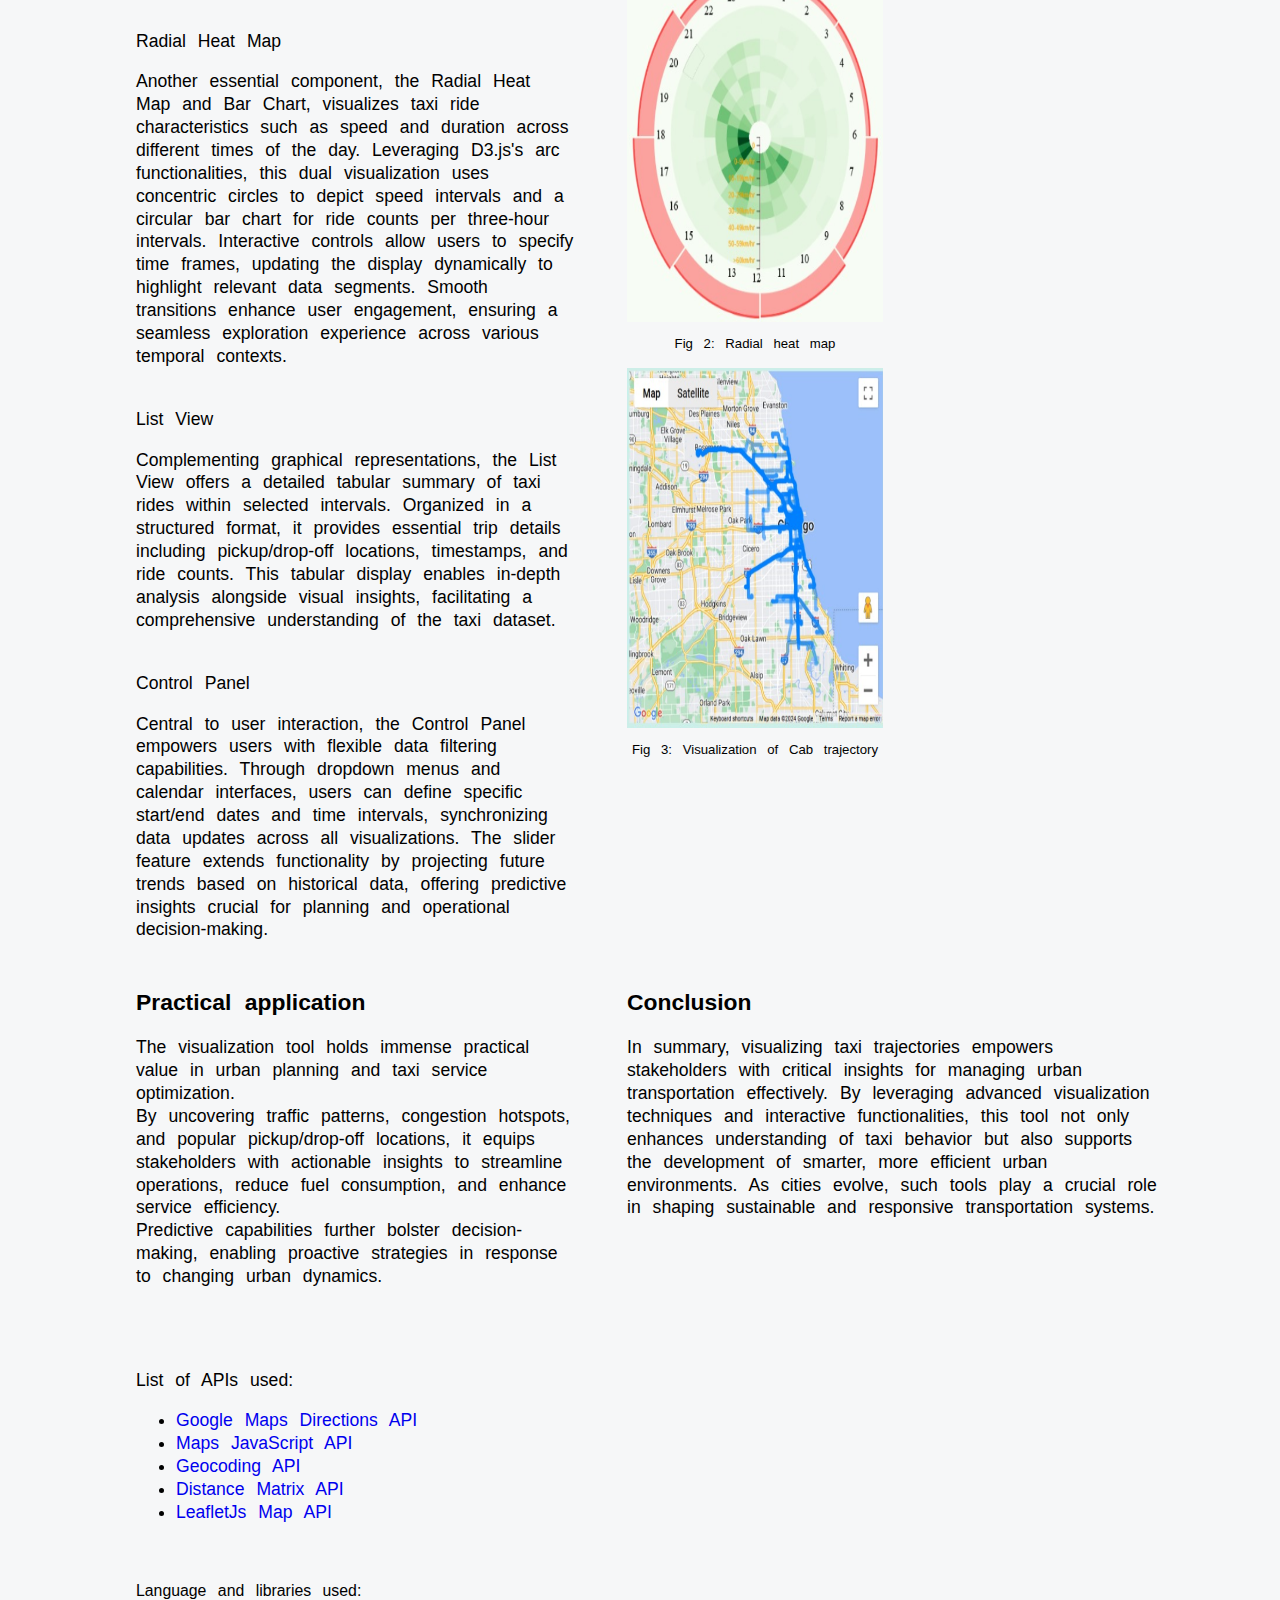
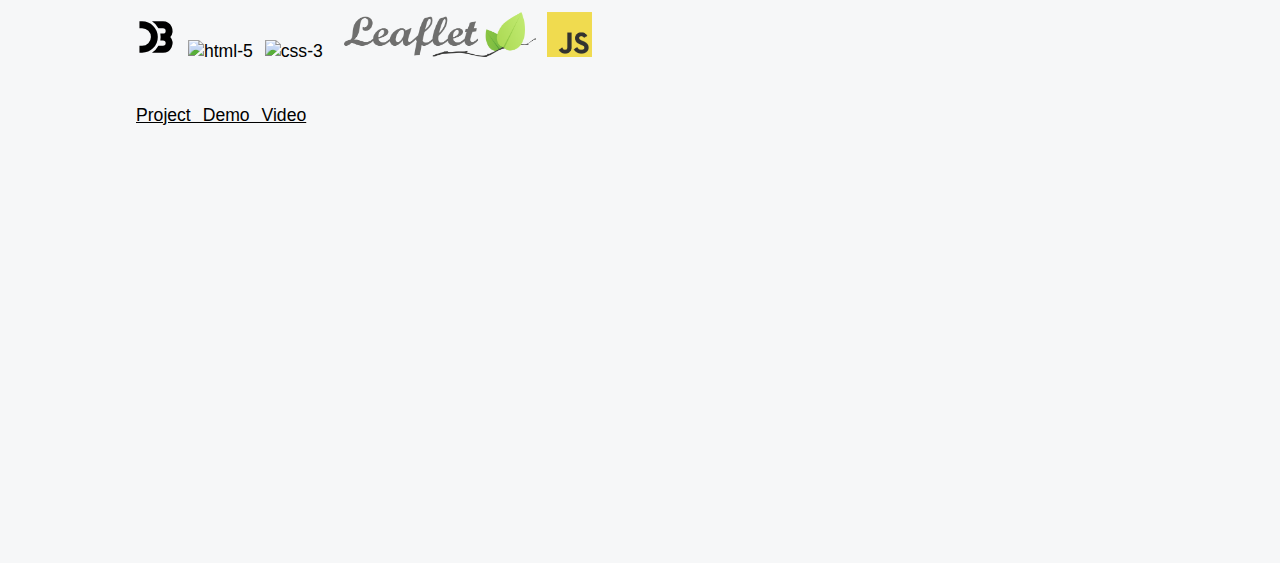
==== commit 4addbd5d: "added tech stack images" ====
--- a/cab_project.html
+++ b/cab_project.html
@@ -21,7 +21,15 @@
 <body>
     <div id="header">
         <div id="head_img">
-            <h2 id="head_text">Cab trajectory visualization for Chicago</h2>
+            <!-- back icon for navigating to main page -->
+            <div class="row">
+                <a href="/main.html" class="col-2">
+                    <img src="/images/proj images/arr_back.png" class="back_arr">
+                </a>
+                <p id="head_text" class="col-4">Cab trajectory visualization for Chicago</p>
+            </div>
+            <!-- End of temp changes -->
+
             <!-- <img src="/images/unempl_image_header.jpg" alt="" class="p_img_header"> -->
             <div class="img1"><img src="/images/proj_image.jpg" alt="" class="p_img_header"></div>
             <div class="proj_text">
--- a/cab_trajectory.css
+++ b/cab_trajectory.css
@@ -6,32 +6,19 @@
     /* opacity: 0.1; */
 }
 
-#header {
-    /* background-color: black; */
-    /* background-image: url('/images/unempl_image_header.jpg');
-    background-repeat: no-repeat    ;
-    /* opacity: 0.5; */
-    /* height: 43em;
-    width: auto; */
-    /* background-blend-mode: lighten;
-    background-size: cover;  */
-    /* height: 100vh;
-    margin-bottom: 2em;
-    margin-top: 2em; */
-    /* background-image: url(/images/background_pattern.jpg);
-        opacity: 0.1; */
-}
 
 #head_text {
     text-align: center;
     font-family: 'Arial';
     font-size: 1.5em;
     font-weight: normal;
-    margin-bottom: -1em;
+    margin-bottom: .5em;
     /* color: white; */
     text-decoration: underline;
     margin-top: 1em;
-    padding-bottom: 1.5em;
+    /* padding-bottom: 1.5em; */
+    width: 70vw;
+    margin-left: 15vw;
 }
 
 
@@ -147,10 +134,15 @@
 
 .back_arr{
     height: 2vh;
-    width: 2vw;
+    /* width: 2vw; */
+    /* margin-top: .3em;
+    margin-left: .5em; */
+    padding: 1em;
 }
 
-#back_nav{
-    width: 5vw;
-    height: 2vh;
-}
+.back_arr:hover{
+    background-color: rgba(0, 0, 0, 0.171);
+    padding: 1em;
+    transition: .2s;
+    border-radius: 2em;
+}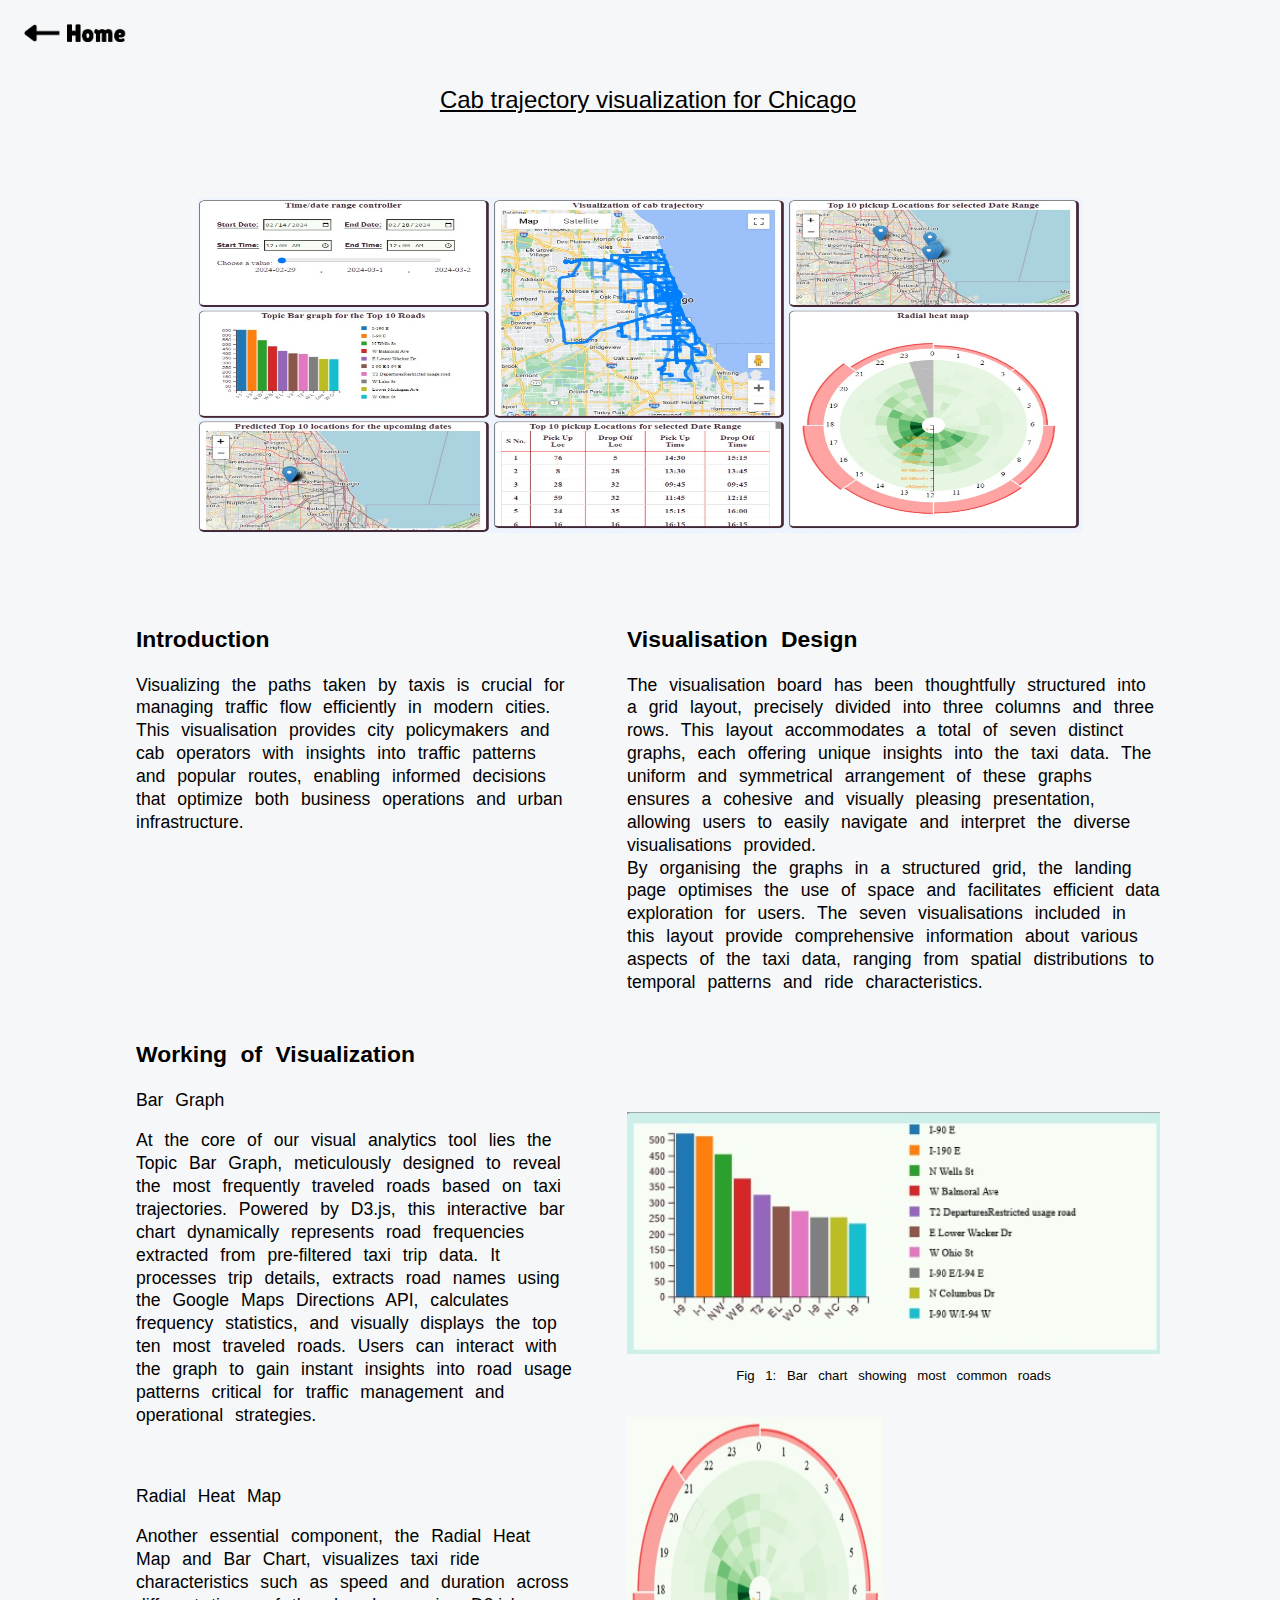
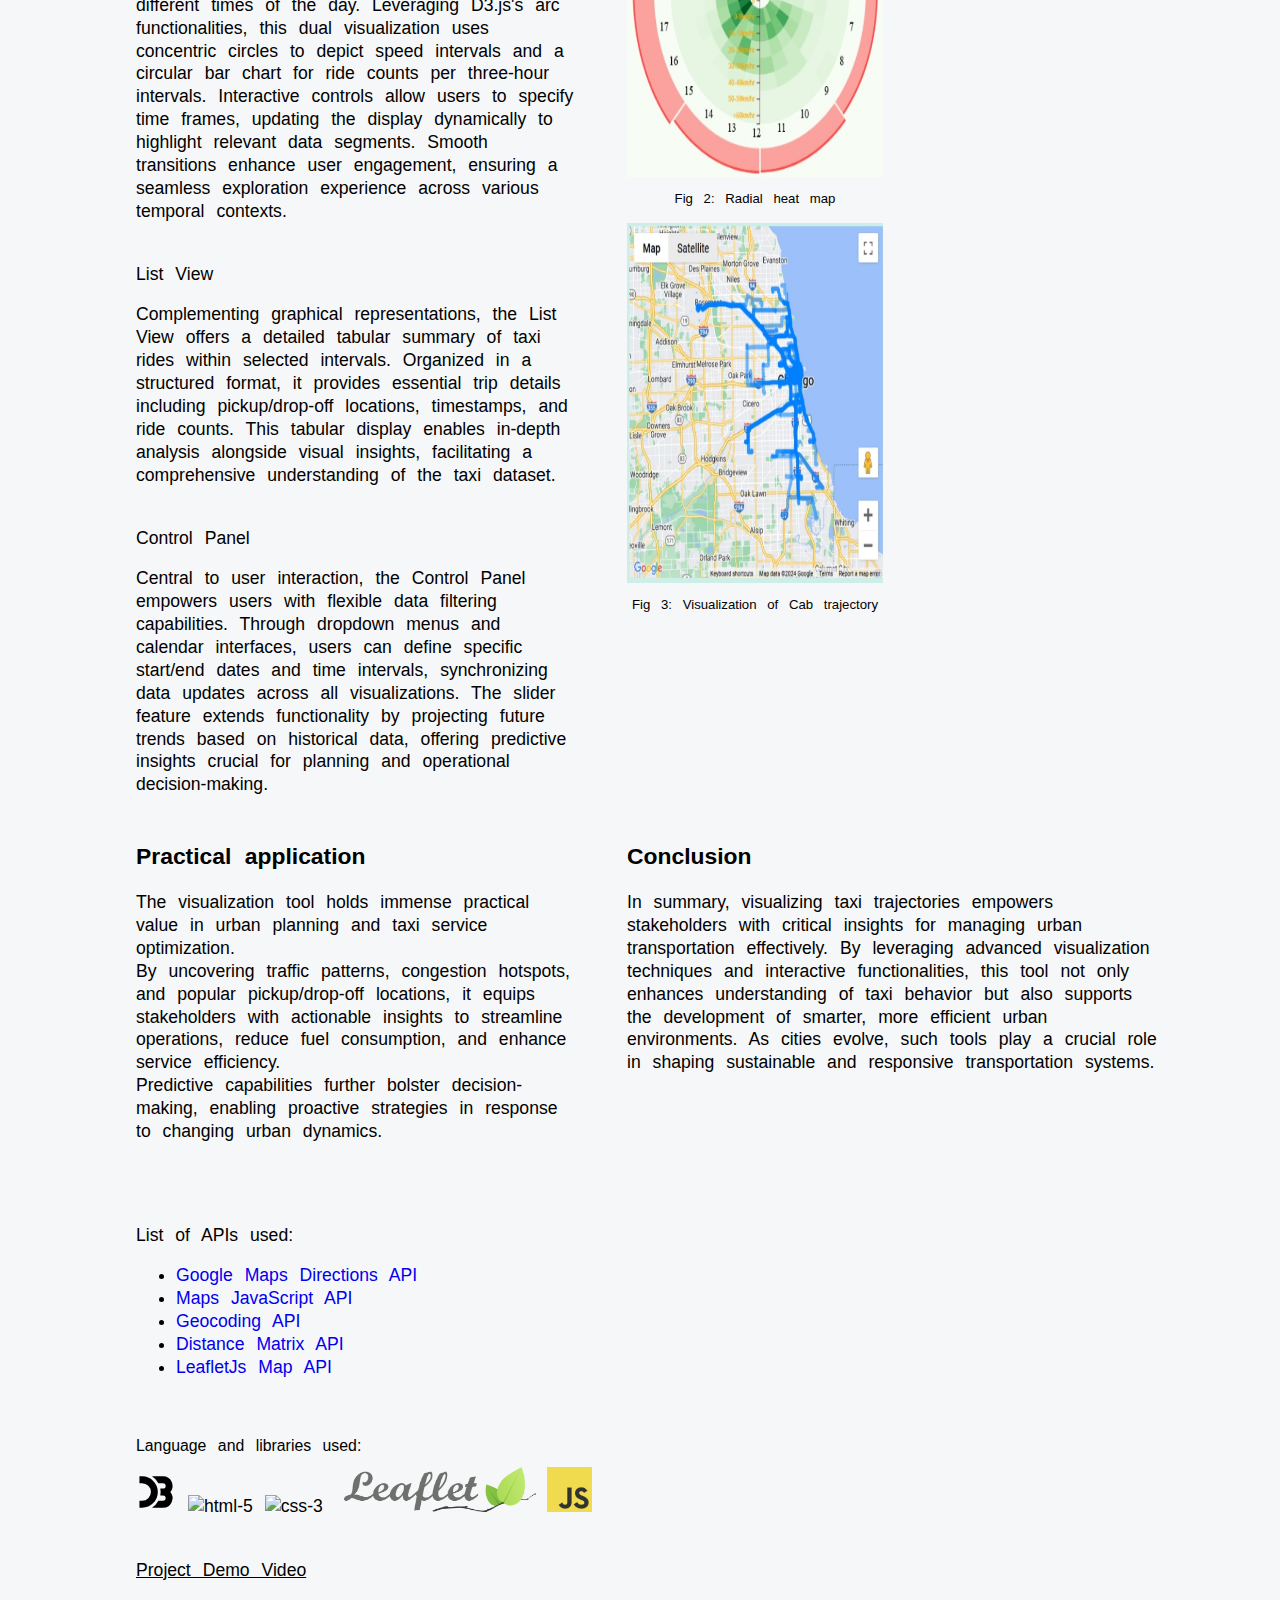
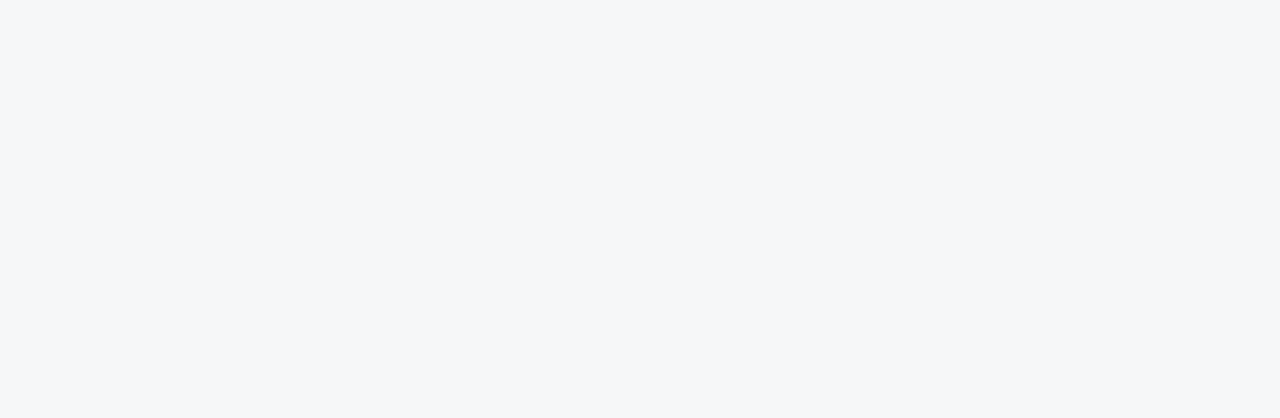
==== commit 04bf2a4c: "layout changes" ====
--- a/cab_project.html
+++ b/cab_project.html
@@ -10,6 +10,7 @@
     <meta name="description" content="">
     <meta name="viewport" content="width=device-width, initial-scale=1">
     <link rel="stylesheet" href="cab_trajectory.css">
+    <link rel="shortcut icon" href="icons/logo.png" type="image/x-icon">
     <script src="" async defer></script>
     <!-- google font -->
     <link rel="preconnect" href="https://fonts.googleapis.com">
@@ -21,17 +22,19 @@
 <body>
     <div id="header">
         <div id="head_img">
-            <!-- back icon for navigating to main page -->
             <div class="row">
-                <a href="/main.html" class="col-2">
+                <a href="./" class="col-2">
                     <img src="/images/proj images/arr_back.png" class="back_arr">
                 </a>
                 <p id="head_text" class="col-4">Cab trajectory visualization for Chicago</p>
             </div>
-            <!-- End of temp changes -->
 
             <!-- <img src="/images/unempl_image_header.jpg" alt="" class="p_img_header"> -->
-            <div class="img1"><img src="/images/proj_image.jpg" alt="" class="p_img_header"></div>
+            <div class="img1">
+                <img src="/images/proj_image.jpg" alt="" class="p_img_header">
+
+
+            </div>
             <div class="proj_text">
                 <!-- start of intro section -->
                 <div class="two_col_lay">
@@ -222,8 +225,8 @@
                 <img src="https://upload.wikimedia.org/wikipedia/commons/6/62/CSS3_logo.svg" alt="css-3" srcset=""
                     height="35" width="40" />
 
-                <img src="/images/Leaflet_logo.png" class="leaflet_logo" alt="">
-                <img src="/images/js_logo.png" class="js_logo" alt="">
+                <img src="/logo_images/Leaflet_logo.png" class="leaflet_logo" alt="">
+                <img src="/logo_images/js_logo.png" class="js_logo" alt="">
 
                 <div id="proj_links">
                     <!-- include final vis interaction gif and github link-->
--- a/cab_trajectory.css
+++ b/cab_trajectory.css
@@ -23,10 +23,10 @@
 
 
 .p_img_header {
-    width: 80;
-    scale: 0.8;
-    height: 80vh;
-    margin: -3em;
+    width: 70%;
+    /* scale: 0.8; */
+    height: 70%;
+    /* margin: -3em; */
     /* margin-left: 15vw; */
    
 }
